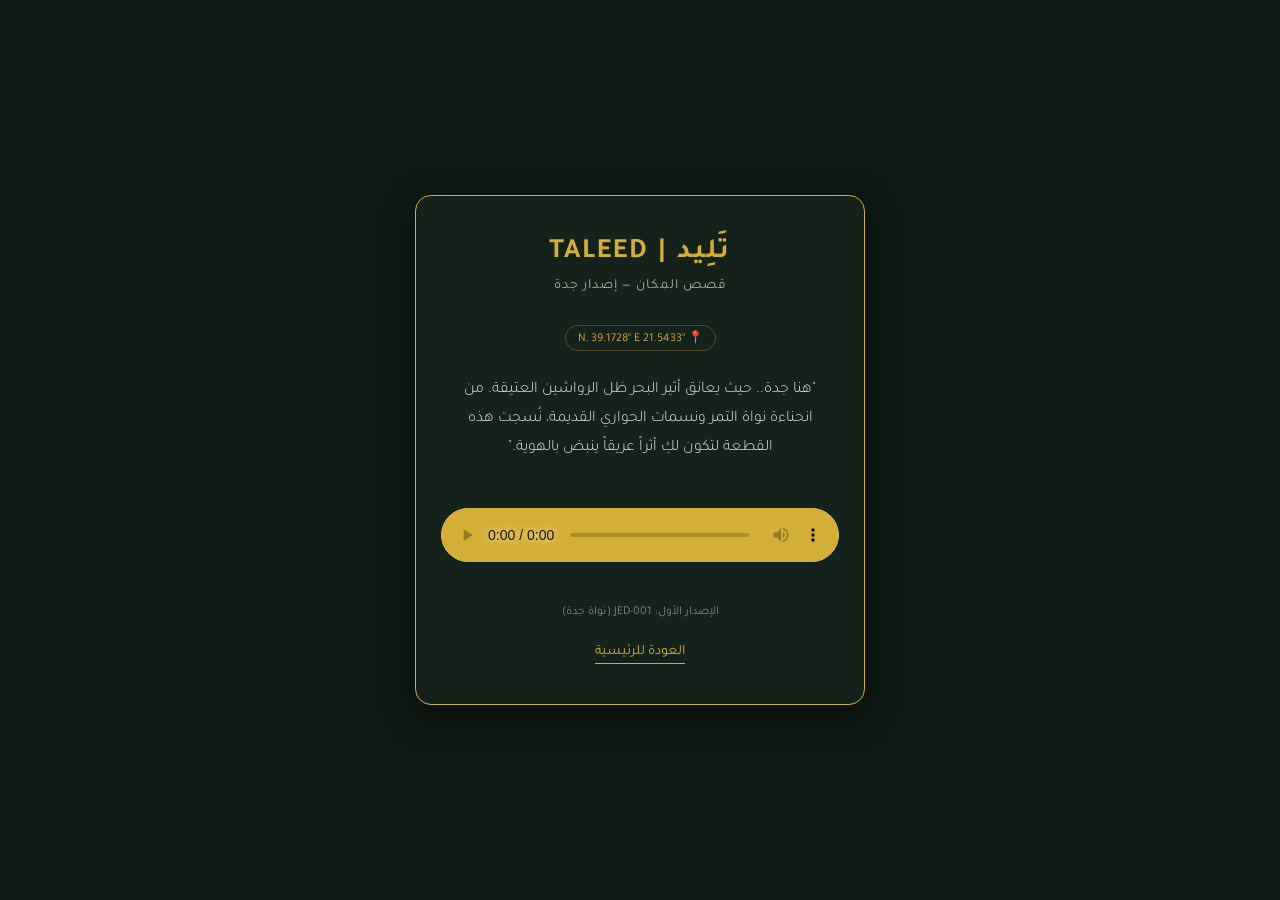
==== story-jeddah.html @ 431ec8cb "Create story-jeddah.html" ====
<!DOCTYPE html>
<html lang="ar" dir="rtl">
<head>
    <meta charset="UTF-8">
    <meta name="viewport" content="width=device-width, initial-scale=1.0">
    <title>تليد | صوت المكان — إصدار جدة</title>
    <link href="https://fonts.googleapis.com/css2?family=Tajawal:wght@300;400;500;700&display=swap" rel="stylesheet">
    <style>
        * {
            box-sizing: border-box;
            margin: 0;
            padding: 0;
            font-family: 'Tajawal', sans-serif;
        }
        body {
            background-color: #0E1A14; /* خلفية داكنة فاخرة باللون الأخضر الزيتي */
            color: #F4F1EA;
            display: flex;
            justify-content: center;
            align-items: center;
            min-height: 100vh;
            padding: 20px;
            text-align: center;
        }
        .container {
            max-width: 450px;
            width: 100%;
            background: rgba(255, 255, 255, 0.03);
            border: 1px solid #D4AF37;
            padding: 40px 25px;
            border-radius: 16px;
            box-shadow: 0 10px 30px rgba(0,0,0,0.5);
            backdrop-filter: blur(10px);
        }
        .logo {
            font-size: 28px;
            font-weight: 700;
            color: #D4AF37;
            letter-spacing: 2px;
            margin-bottom: 8px;
        }
        .subtitle {
            font-size: 14px;
            color: #A3B19B;
            margin-bottom: 30px;
            letter-spacing: 1px;
        }
        .coordinates {
            font-size: 12px;
            color: #D4AF37;
            border: 1px solid rgba(212, 175, 55, 0.3);
            display: inline-block;
            padding: 4px 12px;
            border-radius: 20px;
            margin-bottom: 25px;
        }
        .story-text {
            font-size: 16px;
            line-height: 1.8;
            color: #E2E8E4;
            margin-bottom: 30px;
            font-weight: 300;
        }
        .audio-player {
            width: 100%;
            margin-top: 15px;
            border-radius: 30px;
            outline: none;
        }
        audio::-webkit-media-controls-panel {
            background-color: #D4AF37;
        }
        .footer-note {
            margin-top: 35px;
            font-size: 12px;
            color: #7A8B80;
        }
        .btn-back {
            display: inline-block;
            margin-top: 25px;
            color: #D4AF37;
            text-decoration: none;
            font-size: 14px;
            border-bottom: 1px solid #D4AF37;
            padding-bottom: 2px;
        }
    </style>
</head>
<body>

    <div class="container">
        <div class="logo">تَلِيد | TALEED</div>
        <div class="subtitle">قصص المكان — إصدار جدة</div>
        
        <div class="coordinates">📍 21.5433° N, 39.1728° E</div>

        <p class="story-text">
            "هنا جدة.. حيث يعانق أثير البحر ظل الرواشين العتيقة. من انحناءة نواة التمر ونسمات الحواري القديمة، نُسجت هذه القطعة لتكون لكِ أثراً عريقاً ينبض بالهوية."
        </p>

        <!-- مشغل الصوت: استبدلي audio-jeddah.mp3 باسم ملف الصوت الخاص بكِ -->
        <audio controls class="audio-player">
            <source src="audio-jeddah.mp3" type="audio/mpeg">
            متصفحك لا يدعم تشغيل المقطع الصوتي.
        </audio>

        <p class="footer-note">الإصدار الأول: JED-001 (نواة جدة)</p>
        
        <a href="index.html" class="btn-back">العودة للرئيسية</a>
    </div>

</body>
</html>
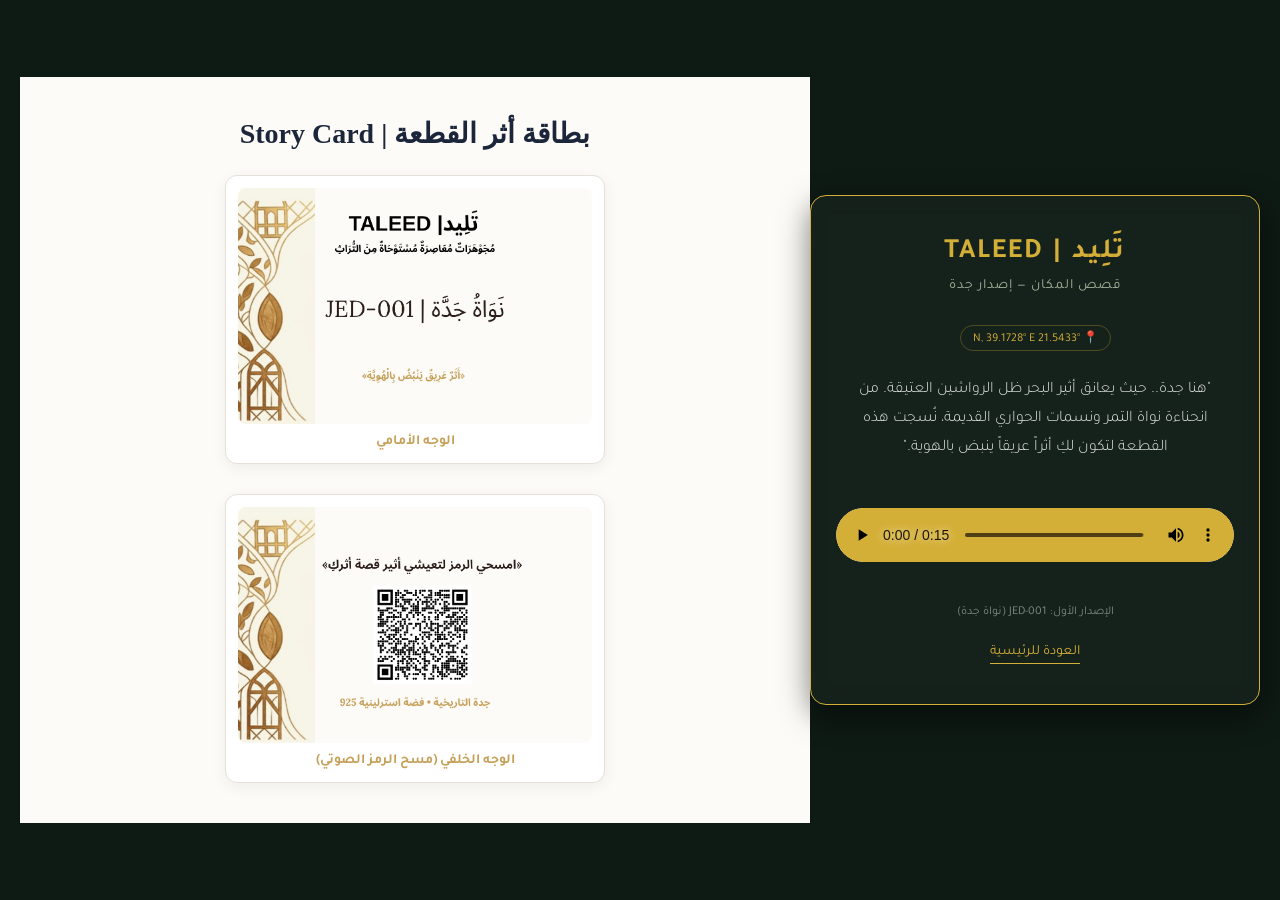
==== commit cbf7450a: "إضافة صور بطاقة القصة الأمامية والخلفية" ====
--- a/story-jeddah.html
+++ b/story-jeddah.html
@@ -108,6 +108,27 @@
         
         <a href="index.html" class="btn-back">العودة للرئيسية</a>
     </div>
+<!-- قسم عرض بطاقات القصة -->
+<section class="story-card-section" style="padding: 40px 20px; text-align: center; background-color: #FDFBF7;">
+  <h2 style="font-family: 'Amiri', serif; color: #1B263B; margin-bottom: 25px; font-size: 28px;">
+    بطاقة أثر القطعة | Story Card
+  </h2>
+  
+  <div class="cards-wrapper" style="display: flex; justify-content: center; gap: 30px; flex-wrap: wrap; align-items: center; max-width: 900px; margin: 0 auto;">
+    
+    <!-- الوجه الأمامي -->
+    <div class="card-item" style="background: #ffffff; padding: 12px; border-radius: 12px; box-shadow: 0 4px 15px rgba(0,0,0,0.06); border: 1px solid #E5E0D8; max-width: 380px; width: 100%;">
+      <img src="images/card-front.png" alt="بطاقة تليد - الوجه الأمامي" style="width: 100%; height: auto; border-radius: 8px; display: block;">
+      <p style="margin-top: 10px; font-size: 14px; color: #C5A059; font-weight: bold;">الوجه الأمامي</p>
+    </div>
 
+    <!-- الوجه الخلفي -->
+    <div class="card-item" style="background: #ffffff; padding: 12px; border-radius: 12px; box-shadow: 0 4px 15px rgba(0,0,0,0.06); border: 1px solid #E5E0D8; max-width: 380px; width: 100%;">
+      <img src="images/card-back.png" alt="بطاقة تليد - الوجه الخلفي والرمز التفاعلي" style="width: 100%; height: auto; border-radius: 8px; display: block;">
+      <p style="margin-top: 10px; font-size: 14px; color: #C5A059; font-weight: bold;">الوجه الخلفي (مسح الرمز الصوتي)</p>
+    </div>
+
+  </div>
+</section>
 </body>
 </html>
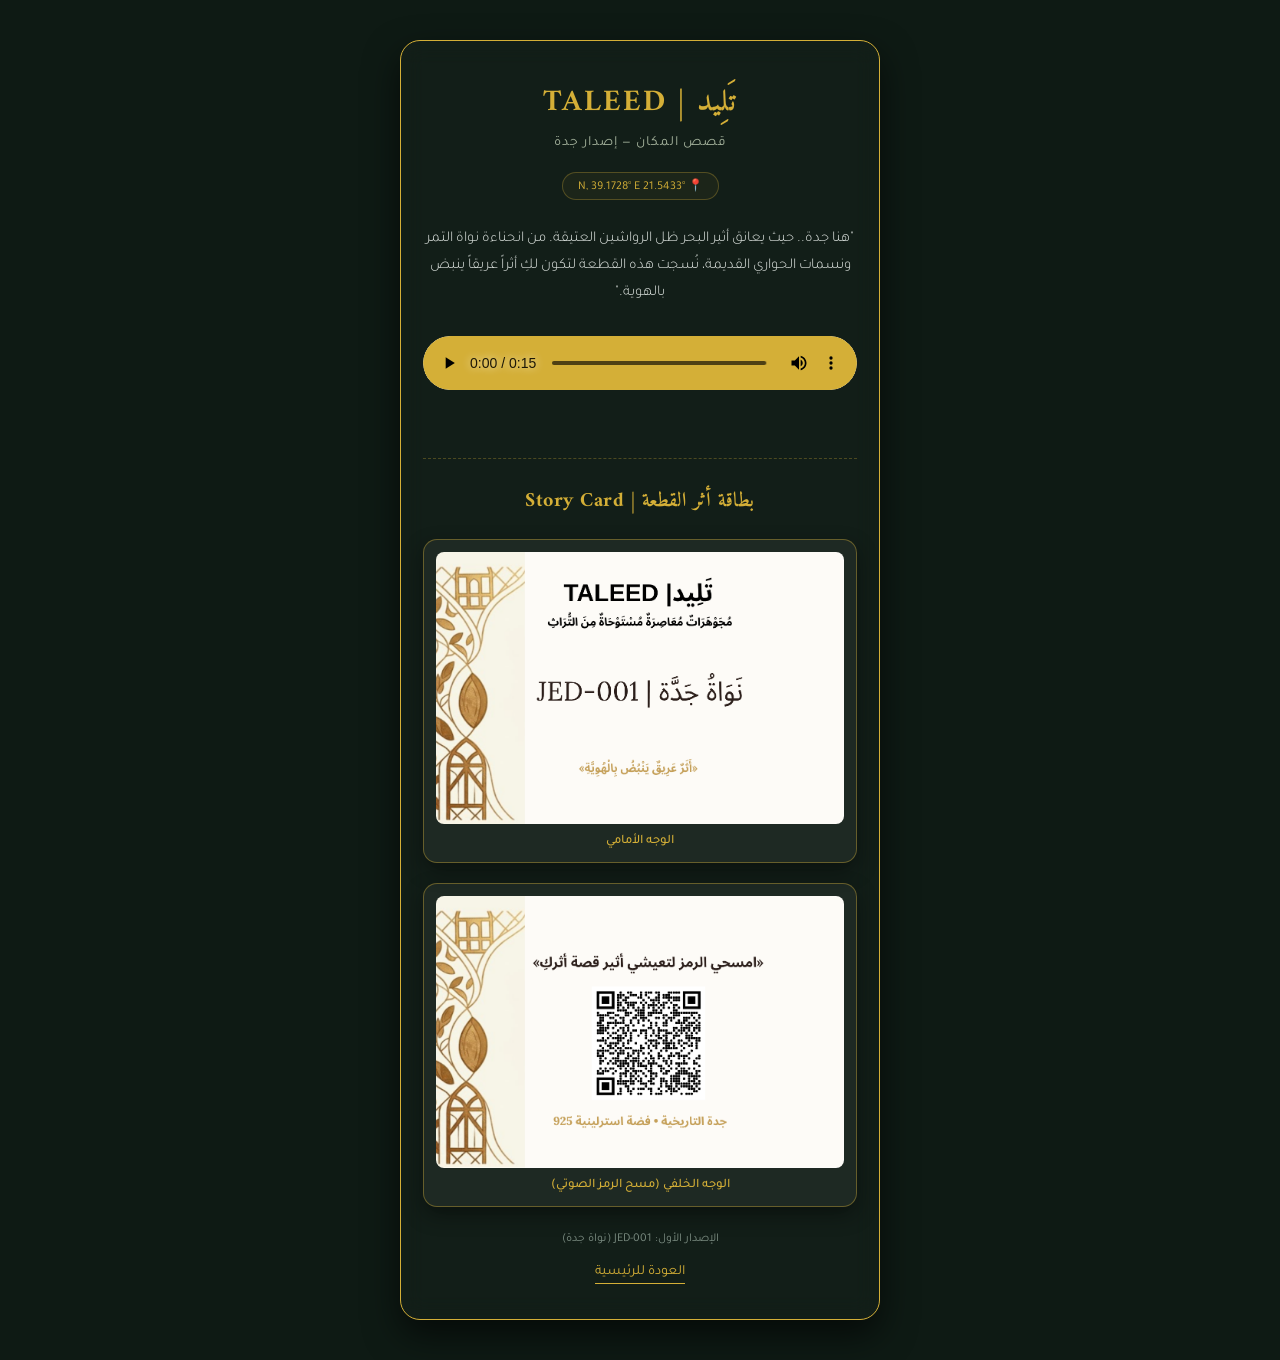
==== commit 7b6cc5bd: "تحديث تصميم الصفحة وتنسيق البطاقات" ====
--- a/story-jeddah.html
+++ b/story-jeddah.html
@@ -4,7 +4,7 @@
     <meta charset="UTF-8">
     <meta name="viewport" content="width=device-width, initial-scale=1.0">
     <title>تليد | صوت المكان — إصدار جدة</title>
-    <link href="https://fonts.googleapis.com/css2?family=Tajawal:wght@300;400;500;700&display=swap" rel="stylesheet">
+    <link href="https://fonts.googleapis.com/css2?family=Tajawal:wght@300;400;500;700&family=Amiri:wght@400;700&display=swap" rel="stylesheet">
     <style>
         * {
             box-sizing: border-box;
@@ -13,36 +13,37 @@
             font-family: 'Tajawal', sans-serif;
         }
         body {
-            background-color: #0E1A14; /* خلفية داكنة فاخرة باللون الأخضر الزيتي */
+            background-color: #0E1A14; /* الأخضر الزيتي الداكن الفاخر */
             color: #F4F1EA;
             display: flex;
             justify-content: center;
             align-items: center;
             min-height: 100vh;
-            padding: 20px;
+            padding: 40px 15px;
             text-align: center;
         }
         .container {
-            max-width: 450px;
+            max-width: 480px;
             width: 100%;
-            background: rgba(255, 255, 255, 0.03);
+            background: rgba(255, 255, 255, 0.02);
             border: 1px solid #D4AF37;
-            padding: 40px 25px;
-            border-radius: 16px;
-            box-shadow: 0 10px 30px rgba(0,0,0,0.5);
-            backdrop-filter: blur(10px);
+            padding: 35px 22px;
+            border-radius: 20px;
+            box-shadow: 0 15px 35px rgba(0,0,0,0.6);
+            backdrop-filter: blur(12px);
         }
         .logo {
-            font-size: 28px;
+            font-size: 30px;
             font-weight: 700;
             color: #D4AF37;
             letter-spacing: 2px;
-            margin-bottom: 8px;
+            margin-bottom: 6px;
+            font-family: 'Amiri', serif;
         }
         .subtitle {
             font-size: 14px;
             color: #A3B19B;
-            margin-bottom: 30px;
+            margin-bottom: 20px;
             letter-spacing: 1px;
         }
         .coordinates {
@@ -50,39 +51,91 @@
             color: #D4AF37;
             border: 1px solid rgba(212, 175, 55, 0.3);
             display: inline-block;
-            padding: 4px 12px;
+            padding: 5px 15px;
             border-radius: 20px;
             margin-bottom: 25px;
+            background: rgba(212, 175, 55, 0.05);
         }
         .story-text {
-            font-size: 16px;
+            font-size: 15px;
             line-height: 1.8;
             color: #E2E8E4;
-            margin-bottom: 30px;
+            margin-bottom: 25px;
             font-weight: 300;
         }
         .audio-player {
             width: 100%;
-            margin-top: 15px;
+            margin-top: 5px;
+            margin-bottom: 30px;
             border-radius: 30px;
             outline: none;
         }
         audio::-webkit-media-controls-panel {
             background-color: #D4AF37;
         }
+
+        /* قسم عرض البطاقة مدمج بفخامة */
+        .story-card-section {
+            margin: 30px 0 20px 0;
+            padding-top: 25px;
+            border-top: 1px dashed rgba(212, 175, 55, 0.3);
+        }
+        .card-title {
+            font-family: 'Amiri', serif;
+            color: #D4AF37;
+            margin-bottom: 20px;
+            font-size: 20px;
+            letter-spacing: 0.5px;
+        }
+        .cards-wrapper {
+            display: flex;
+            flex-direction: column;
+            gap: 20px;
+            align-items: center;
+        }
+        .card-item {
+            background: rgba(253, 251, 247, 0.05); /* خلفية شفافة فاخرة تندمج مع البطاقة */
+            padding: 12px;
+            border-radius: 14px;
+            border: 1px solid rgba(212, 175, 55, 0.4);
+            box-shadow: 0 8px 20px rgba(0, 0, 0, 0.4);
+            width: 100%;
+            transition: transform 0.3s ease;
+        }
+        .card-item:hover {
+            transform: translateY(-3px);
+            border-color: #D4AF37;
+        }
+        .card-item img {
+            width: 100%;
+            height: auto;
+            border-radius: 8px;
+            display: block;
+        }
+        .card-label {
+            margin-top: 10px;
+            font-size: 13px;
+            color: #D4AF37;
+            font-weight: 500;
+        }
+
         .footer-note {
-            margin-top: 35px;
+            margin-top: 25px;
             font-size: 12px;
             color: #7A8B80;
         }
         .btn-back {
             display: inline-block;
-            margin-top: 25px;
+            margin-top: 18px;
             color: #D4AF37;
             text-decoration: none;
             font-size: 14px;
             border-bottom: 1px solid #D4AF37;
             padding-bottom: 2px;
+            transition: opacity 0.2s;
+        }
+        .btn-back:hover {
+            opacity: 0.8;
         }
     </style>
 </head>
@@ -98,37 +151,35 @@
             "هنا جدة.. حيث يعانق أثير البحر ظل الرواشين العتيقة. من انحناءة نواة التمر ونسمات الحواري القديمة، نُسجت هذه القطعة لتكون لكِ أثراً عريقاً ينبض بالهوية."
         </p>
 
-        <!-- مشغل الصوت: استبدلي audio-jeddah.mp3 باسم ملف الصوت الخاص بكِ -->
+        <!-- مشغل الصوت -->
         <audio controls class="audio-player">
             <source src="audio-jeddah.mp3" type="audio/mpeg">
             متصفحك لا يدعم تشغيل المقطع الصوتي.
         </audio>
 
+        <!-- قسم بطاقات القصة المدمجة -->
+        <div class="story-card-section">
+            <h3 class="card-title">بطاقة أثر القطعة | Story Card</h3>
+            
+            <div class="cards-wrapper">
+                <!-- الوجه الأمامي -->
+                <div class="card-item">
+                    <img src="images/card-front.png" alt="بطاقة تليد - الوجه الأمامي">
+                    <p class="card-label">الوجه الأمامي</p>
+                </div>
+
+                <!-- الوجه الخلفي مع QR Code -->
+                <div class="card-item">
+                    <img src="images/card-back.png" alt="بطاقة تليد - الوجه الخلفي والرمز التفاعلي">
+                    <p class="card-label">الوجه الخلفي (مسح الرمز الصوتي)</p>
+                </div>
+            </div>
+        </div>
+
         <p class="footer-note">الإصدار الأول: JED-001 (نواة جدة)</p>
         
         <a href="index.html" class="btn-back">العودة للرئيسية</a>
     </div>
-<!-- قسم عرض بطاقات القصة -->
-<section class="story-card-section" style="padding: 40px 20px; text-align: center; background-color: #FDFBF7;">
-  <h2 style="font-family: 'Amiri', serif; color: #1B263B; margin-bottom: 25px; font-size: 28px;">
-    بطاقة أثر القطعة | Story Card
-  </h2>
-  
-  <div class="cards-wrapper" style="display: flex; justify-content: center; gap: 30px; flex-wrap: wrap; align-items: center; max-width: 900px; margin: 0 auto;">
-    
-    <!-- الوجه الأمامي -->
-    <div class="card-item" style="background: #ffffff; padding: 12px; border-radius: 12px; box-shadow: 0 4px 15px rgba(0,0,0,0.06); border: 1px solid #E5E0D8; max-width: 380px; width: 100%;">
-      <img src="images/card-front.png" alt="بطاقة تليد - الوجه الأمامي" style="width: 100%; height: auto; border-radius: 8px; display: block;">
-      <p style="margin-top: 10px; font-size: 14px; color: #C5A059; font-weight: bold;">الوجه الأمامي</p>
-    </div>
 
-    <!-- الوجه الخلفي -->
-    <div class="card-item" style="background: #ffffff; padding: 12px; border-radius: 12px; box-shadow: 0 4px 15px rgba(0,0,0,0.06); border: 1px solid #E5E0D8; max-width: 380px; width: 100%;">
-      <img src="images/card-back.png" alt="بطاقة تليد - الوجه الخلفي والرمز التفاعلي" style="width: 100%; height: auto; border-radius: 8px; display: block;">
-      <p style="margin-top: 10px; font-size: 14px; color: #C5A059; font-weight: bold;">الوجه الخلفي (مسح الرمز الصوتي)</p>
-    </div>
-
-  </div>
-</section>
 </body>
-</html>
+</html>
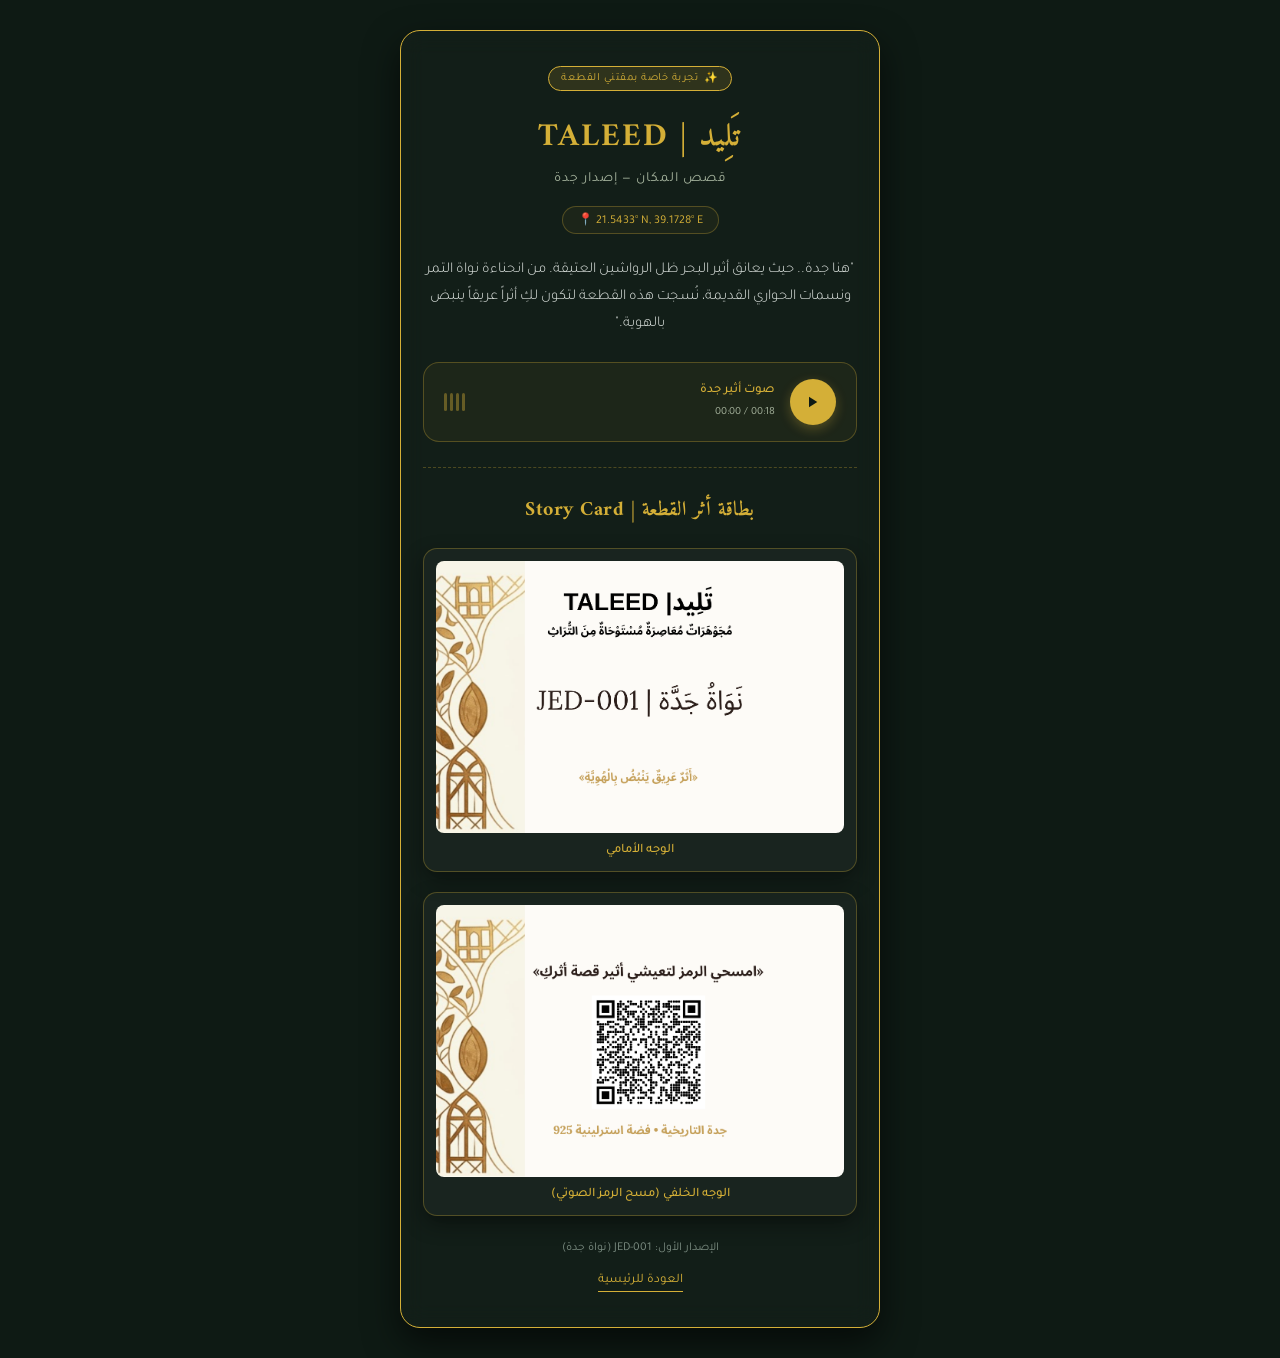
==== commit b579aeab: "Update story-jeddah.html" ====
--- a/story-jeddah.html
+++ b/story-jeddah.html
@@ -3,6 +3,7 @@
 <head>
     <meta charset="UTF-8">
     <meta name="viewport" content="width=device-width, initial-scale=1.0">
+    <meta name="robots" content="noindex, nofollow">
     <title>تليد | صوت المكان — إصدار جدة</title>
     <link href="https://fonts.googleapis.com/css2?family=Tajawal:wght@300;400;500;700&family=Amiri:wght@400;700&display=swap" rel="stylesheet">
     <style>
@@ -19,7 +20,7 @@
             justify-content: center;
             align-items: center;
             min-height: 100vh;
-            padding: 40px 15px;
+            padding: 30px 15px;
             text-align: center;
         }
         .container {
@@ -31,9 +32,23 @@
             border-radius: 20px;
             box-shadow: 0 15px 35px rgba(0,0,0,0.6);
             backdrop-filter: blur(12px);
+            position: relative;
+        }
+        .exclusive-badge {
+            display: inline-flex;
+            align-items: center;
+            gap: 6px;
+            background: rgba(212, 175, 55, 0.15);
+            color: #D4AF37;
+            border: 1px solid #D4AF37;
+            font-size: 11px;
+            padding: 4px 12px;
+            border-radius: 50px;
+            margin-bottom: 18px;
+            letter-spacing: 0.5px;
         }
         .logo {
-            font-size: 30px;
+            font-size: 32px;
             font-weight: 700;
             color: #D4AF37;
             letter-spacing: 2px;
@@ -43,7 +58,7 @@
         .subtitle {
             font-size: 14px;
             color: #A3B19B;
-            margin-bottom: 20px;
+            margin-bottom: 18px;
             letter-spacing: 1px;
         }
         .coordinates {
@@ -53,8 +68,9 @@
             display: inline-block;
             padding: 5px 15px;
             border-radius: 20px;
-            margin-bottom: 25px;
+            margin-bottom: 22px;
             background: rgba(212, 175, 55, 0.05);
+            direction: ltr;
         }
         .story-text {
             font-size: 15px;
@@ -63,20 +79,93 @@
             margin-bottom: 25px;
             font-weight: 300;
         }
-        .audio-player {
-            width: 100%;
-            margin-top: 5px;
-            margin-bottom: 30px;
-            border-radius: 30px;
-            outline: none;
-        }
-        audio::-webkit-media-controls-panel {
+
+        /* --- مشغل صوت فاخر ومخصص --- */
+        .custom-audio-container {
+            background: rgba(212, 175, 55, 0.06);
+            border: 1px solid rgba(212, 175, 55, 0.3);
+            border-radius: 16px;
+            padding: 16px 20px;
+            margin-bottom: 25px;
+            display: flex;
+            align-items: center;
+            justify-content: space-between;
+            gap: 15px;
+        }
+        .play-btn {
+            background: #D4AF37;
+            border: none;
+            width: 46px;
+            height: 46px;
+            border-radius: 50%;
+            display: flex;
+            justify-content: center;
+            align-items: center;
+            cursor: pointer;
+            transition: all 0.3s ease;
+            box-shadow: 0 4px 12px rgba(212, 175, 55, 0.3);
+            flex-shrink: 0;
+        }
+        .play-btn:hover {
+            transform: scale(1.05);
+            background: #e5c158;
+        }
+        .play-btn svg {
+            fill: #0E1A14;
+            width: 18px;
+            height: 18px;
+            margin-left: -2px; /* ضبط محاذاة سهم التشغيل */
+        }
+        .play-btn.playing svg {
+            margin-left: 0;
+        }
+        .audio-info {
+            flex-grow: 1;
+            text-align: right;
+        }
+        .audio-title {
+            font-size: 13px;
+            color: #D4AF37;
+            font-weight: 500;
+            margin-bottom: 4px;
+        }
+        .audio-timer {
+            font-size: 11px;
+            color: #A3B19B;
+            direction: ltr;
+            display: inline-block;
+        }
+        /* موجات صوتية تفاعلية */
+        .sound-wave {
+            display: flex;
+            align-items: center;
+            gap: 3px;
+            height: 18px;
+        }
+        .sound-wave span {
+            width: 3px;
+            height: 100%;
+            background-color: rgba(212, 175, 55, 0.4);
+            border-radius: 3px;
+            transition: height 0.2s ease;
+        }
+        .sound-wave.active span {
             background-color: #D4AF37;
-        }
-
-        /* قسم عرض البطاقة مدمج بفخامة */
+            animation: wave 1.2s infinite ease-in-out alternate;
+        }
+        .sound-wave.active span:nth-child(1) { animation-delay: 0.1s; }
+        .sound-wave.active span:nth-child(2) { animation-delay: 0.3s; }
+        .sound-wave.active span:nth-child(3) { animation-delay: 0.2s; }
+        .sound-wave.active span:nth-child(4) { animation-delay: 0.4s; }
+
+        @keyframes wave {
+            0% { height: 4px; }
+            100% { height: 18px; }
+        }
+
+        /* --- قسم عرض البطاقة --- */
         .story-card-section {
-            margin: 30px 0 20px 0;
+            margin: 25px 0 20px 0;
             padding-top: 25px;
             border-top: 1px dashed rgba(212, 175, 55, 0.3);
         }
@@ -94,13 +183,13 @@
             align-items: center;
         }
         .card-item {
-            background: rgba(253, 251, 247, 0.05); /* خلفية شفافة فاخرة تندمج مع البطاقة */
+            background: rgba(253, 251, 247, 0.03);
             padding: 12px;
             border-radius: 14px;
-            border: 1px solid rgba(212, 175, 55, 0.4);
+            border: 1px solid rgba(212, 175, 55, 0.3);
             box-shadow: 0 8px 20px rgba(0, 0, 0, 0.4);
             width: 100%;
-            transition: transform 0.3s ease;
+            transition: transform 0.3s ease, border-color 0.3s ease;
         }
         .card-item:hover {
             transform: translateY(-3px);
@@ -129,7 +218,7 @@
             margin-top: 18px;
             color: #D4AF37;
             text-decoration: none;
-            font-size: 14px;
+            font-size: 13px;
             border-bottom: 1px solid #D4AF37;
             padding-bottom: 2px;
             transition: opacity 0.2s;
@@ -142,6 +231,11 @@
 <body>
 
     <div class="container">
+        <!-- وسام الحصرية للعميل -->
+        <div class="exclusive-badge">
+            <span>✨</span> تجربة خاصة بمقتني القطعة
+        </div>
+
         <div class="logo">تَلِيد | TALEED</div>
         <div class="subtitle">قصص المكان — إصدار جدة</div>
         
@@ -151,11 +245,29 @@
             "هنا جدة.. حيث يعانق أثير البحر ظل الرواشين العتيقة. من انحناءة نواة التمر ونسمات الحواري القديمة، نُسجت هذه القطعة لتكون لكِ أثراً عريقاً ينبض بالهوية."
         </p>
 
-        <!-- مشغل الصوت -->
-        <audio controls class="audio-player">
-            <source src="audio-jeddah.mp3" type="audio/mpeg">
-            متصفحك لا يدعم تشغيل المقطع الصوتي.
-        </audio>
+        <!-- مشغل الصوت الفاخر التفاعلي -->
+        <div class="custom-audio-container">
+            <button class="play-btn" id="playBtn" onclick="toggleAudio()" aria-label="تشغيل الصوت">
+                <!-- أيقونة التشغيل الافتراضية -->
+                <svg id="playIcon" viewBox="0 0 24 24"><path d="M8 5v14l11-7z"/></svg>
+            </button>
+            
+            <div class="audio-info">
+                <div class="audio-title">صوت أثير جدة</div>
+                <div class="audio-timer" id="audioTimer">00:00 / 00:18</div>
+            </div>
+
+            <!-- موجات صوتية تتفاعل عند التشغيل -->
+            <div class="sound-wave" id="soundWave">
+                <span></span><span></span><span></span><span></span>
+            </div>
+
+            <!-- عنصر الصوت المخفي الذي يتم التحكم به بالجافاسكريبت -->
+            <audio id="taleedAudio">
+                <source src="audio-jeddah.mp3?v=2" type="audio/mpeg">
+                متصفحك لا يدعم تشغيل المقطع الصوتي.
+            </audio>
+        </div>
 
         <!-- قسم بطاقات القصة المدمجة -->
         <div class="story-card-section">
@@ -181,5 +293,47 @@
         <a href="index.html" class="btn-back">العودة للرئيسية</a>
     </div>
 
+    <!-- برمجة التحكم في الصوت والمؤثرات -->
+    <script>
+        const audio = document.getElementById('taleedAudio');
+        const playBtn = document.getElementById('playBtn');
+        const playIcon = document.getElementById('playIcon');
+        const soundWave = document.getElementById('soundWave');
+        const audioTimer = document.getElementById('audioTimer');
+
+        function toggleAudio() {
+            if (audio.paused) {
+                audio.play();
+                playIcon.innerHTML = '<path d="M6 19h4V5H6v14zm8-14v14h4V5h-4z"/>'; // أيقونة الإيقاف المؤقت
+                playBtn.classList.add('playing');
+                soundWave.classList.add('active');
+            } else {
+                audio.pause();
+                playIcon.innerHTML = '<path d="M8 5v14l11-7z"/>'; // أيقونة التشغيل
+                playBtn.classList.remove('playing');
+                soundWave.classList.remove('active');
+            }
+        }
+
+        // تحديث العداد والموجات الصوتية عند انتهاء المقطع
+        audio.addEventListener('ended', () => {
+            playIcon.innerHTML = '<path d="M8 5v14l11-7z"/>';
+            playBtn.classList.remove('playing');
+            soundWave.classList.remove('active');
+        });
+
+        // تحديث العداد الزمني بالثواني
+        audio.addEventListener('timeupdate', () => {
+            const current = formatTime(audio.currentTime);
+            const duration = isNaN(audio.duration) ? '00:18' : formatTime(audio.duration);
+            audioTimer.innerText = `${current} / ${duration}`;
+        });
+
+        function formatTime(seconds) {
+            const mins = Math.floor(seconds / 60);
+            const secs = Math.floor(seconds % 60);
+            return `${mins < 10 ? '0' : ''}${mins}:${secs < 10 ? '0' : ''}${secs}`;
+        }
+    </script>
 </body>
-</html>+</html>
